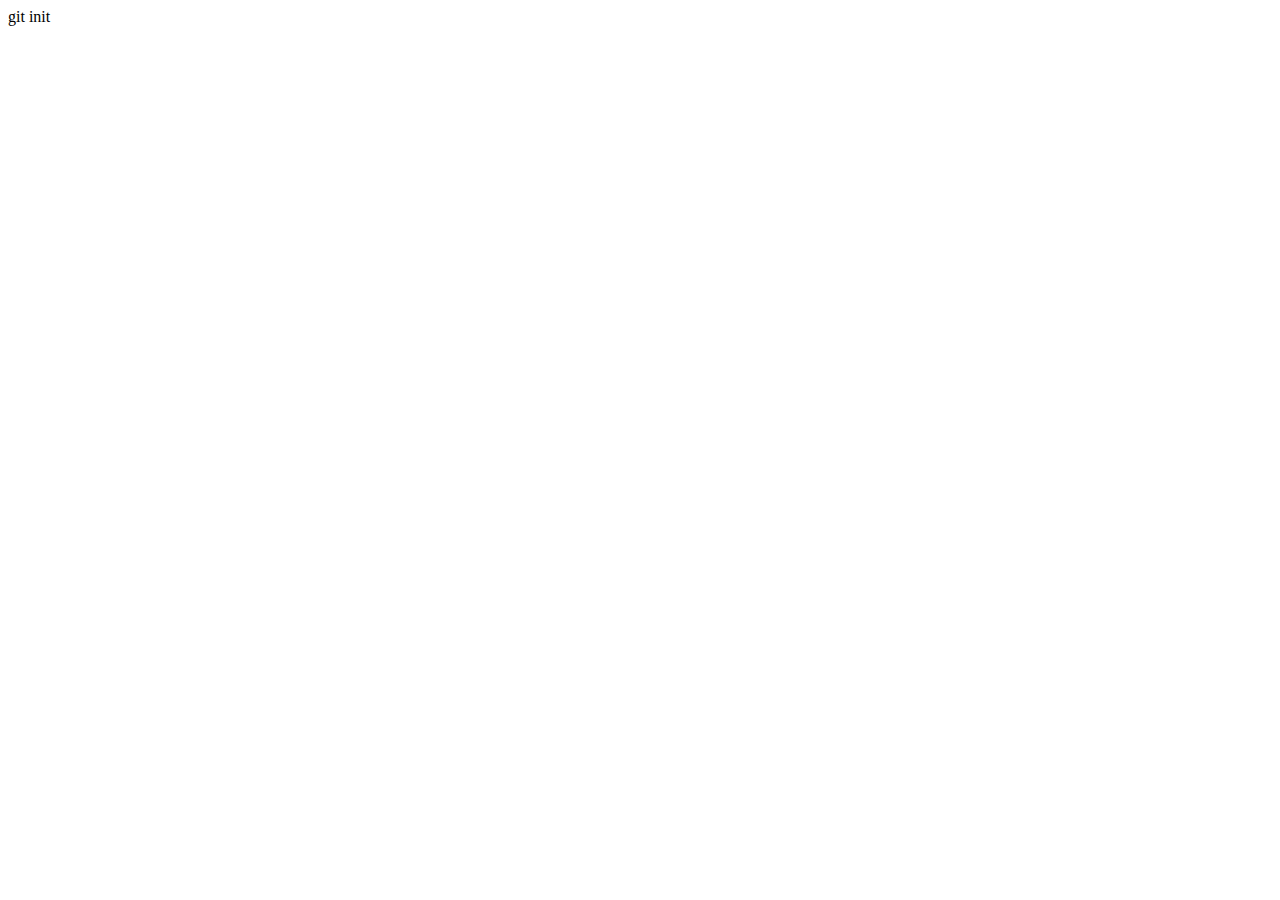
==== first.html @ 3d85c655 "start" ====
git init<!DOCTYPE html>
<html lang="en">
<head>
    <meta charset="UTF-8">
    <meta http-equiv="X-UA-Compatible" content="IE=edge">
    <meta name="viewport" content="width=device-width, initial-scale=1.0">
    <title>Document</title>
    
</head>
<body>
  
</body>
</html>
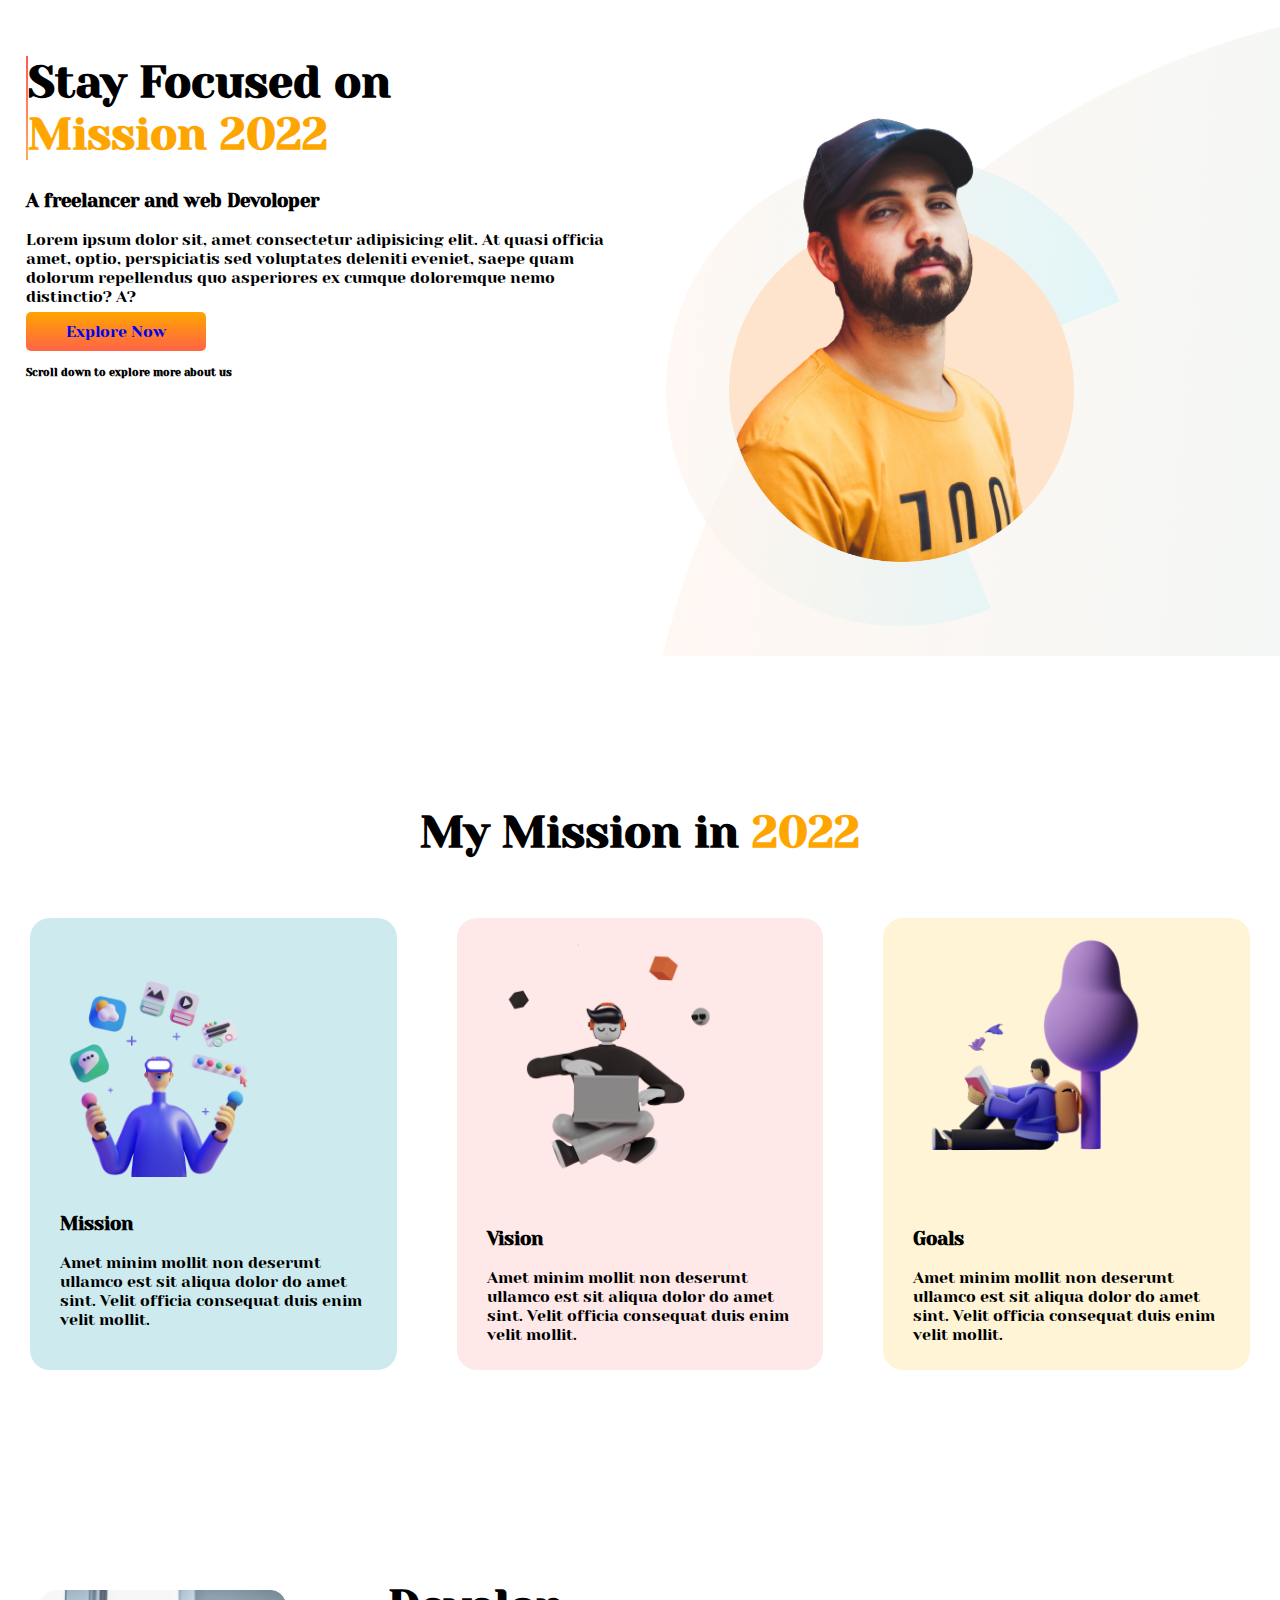
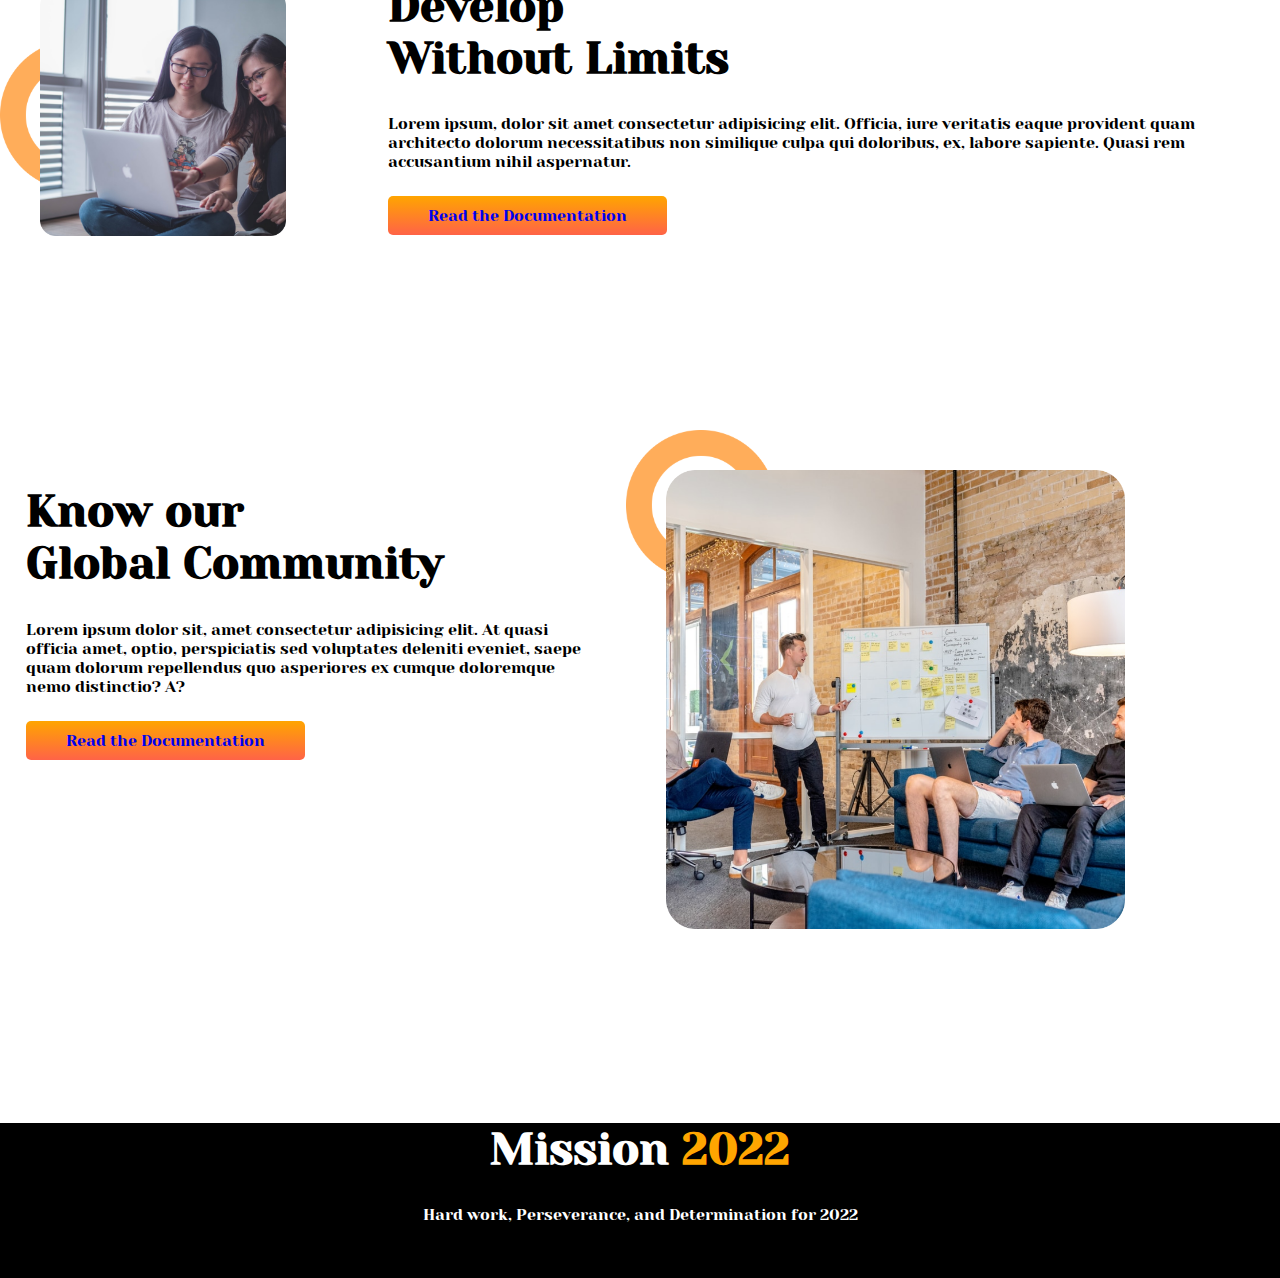
==== commit d8ab188c: "footer added" ====
--- a/first.html
+++ b/first.html
@@ -1,13 +1,116 @@
-git init<!DOCTYPE html>
+<!DOCTYPE html>
 <html lang="en">
 <head>
     <meta charset="UTF-8">
     <meta http-equiv="X-UA-Compatible" content="IE=edge">
     <meta name="viewport" content="width=device-width, initial-scale=1.0">
-    <title>Document</title>
+     <!-----------------
+         Website name
+    -------------------->
+
+    <title>Portfolio</title>
+
+
+    <link rel="preconnect" href="https://fonts.googleapis.com">
+    <link rel="preconnect" href="https://fonts.gstatic.com" crossorigin>
+    <link href="https://fonts.googleapis.com/css2?family=Poppins:wght@600&family=Yeseva+One&display=swap" rel="stylesheet">
+    <!--------------------
+         Stylesheets  
+    ----------------------->
+    <link rel="stylesheet" href="style.css">
     
 </head>
 <body>
+
+    <section class=" flexible-container">
+        <div class="half-width">
+        <h1 id="stay-focus"> Stay Focused on <br> <span class="orange-color"> Mission 2022</span></h1>
+        <h3>A freelancer and web Devoloper</h3>
+        <p>Lorem ipsum dolor sit, amet consectetur adipisicing elit. At quasi officia amet, optio, perspiciatis sed voluptates deleniti eveniet, saepe quam dolorum repellendus quo asperiores ex cumque doloremque nemo distinctio? A?
+        </p>
+        <a class="link-button" target="blank" href="https://www.linkedin.com/in/iqbal-hossain-iqu/">Explore Now</a>
+        <h6>Scroll down to explore more about us</h6>
+    </div>
+ <div class="half-width top-shape"><img src="images/person/person-0.png" alt="my photo">
+</div>
+</section>
+
+  <!-------------------------
+         My mission in 2022
+    ------------------------->
+
+
+<section>
+    <div class="text-center">
+        <h1>My Mission in<span class="orange-color"> 2022</span></h1>
+    </div>
+    <div class="flexible-container">
+        <div class="half-width mission-shape">
+            <img src="images/illustrators/illustrator-1.png" alt="">
+            <h3 class="text-align">Mission</h3>
+            <p class="text-align">Amet minim mollit non deserunt ullamco est sit aliqua dolor do amet sint. Velit officia consequat duis enim velit mollit.</p>
+        </div>
+        <div class="half-width vision-shape">
+            <img src="images/illustrators/illustrator-2.png" alt="">
+            <h3 class="text-align">Vision</h3>
+            <p class="text-align">Amet minim mollit non deserunt ullamco est sit aliqua dolor do amet sint. Velit officia consequat duis enim velit mollit.</p>
+        </div>
+        <div class="half-width goal-shape">
+            <img src="images/illustrators/illustrator-3.png" alt="">
+            <h3 class="text-align">Goals</h3>
+            <p class="text-align">Amet minim mollit non deserunt ullamco est sit aliqua dolor do amet sint. Velit officia consequat duis enim velit mollit.</p>
+        </div>
+    </div>
+</section>
+
+
+<!-------------------------
+        Develop
+    ------------------------->
+    
+<section>
+    <div class="flexible-container">
+        <div class="half-width develop-bg"><img src="images/pictures/coding.png" alt="my photo">
+        </div>
+        <div>
+            <h1>Develop <br> Without Limits</h1>
+            <p>Lorem ipsum, dolor sit amet consectetur adipisicing elit. Officia, iure veritatis eaque provident quam architecto dolorum necessitatibus non similique culpa qui doloribus, ex, labore sapiente. Quasi rem accusantium nihil aspernatur.</p><br>
+            <a class="link-button" target="blank" href="https://www.linkedin.com/in/iqbal-hossain-iqu/">Read the  Documentation</a>
+        </div>
+
+    </div>
+</section>
+
+<!-------------------------
+       global
+    ------------------------->
+
+    <section class=" flexible-container">
+        <div class="half-width">
+        <h1 > Know our<br> Global Community</span></h1>
+        <p>Lorem ipsum dolor sit, amet consectetur adipisicing elit. At quasi officia amet, optio, perspiciatis sed voluptates deleniti eveniet, saepe quam dolorum repellendus quo asperiores ex cumque doloremque nemo distinctio? A?
+        </p><br>
+        <a class="link-button" target="blank" href="https://www.linkedin.com/in/iqbal-hossain-iqu/">Read the  Documentation</a>
+    </div>
+ <div class="half-width global-bg"><img src="images/pictures/project.png" alt="my photo">
+</div>
+</section>
+
+
+
+
+
+    <!--------------------------
+         Footer Section
+    ---------------------------->
+
+
+    <footer id="contact-us">
+        <div class="bg">
+            <h1><span class="white">Mission</span> <span class="orange-color">2022</span></h1>
+            <p> <span class="white"> Hard work, Perseverance, and Determination for 2022</span> </p><br><br></div>
+    </footer>
+    
   
 </body>
 </html>--- a/style.css
+++ b/style.css
@@ -0,0 +1,118 @@
+body {
+    font-family: 'Poppins', sans-serif;
+font-family: 'Yeseva One', cursive;
+    margin: 0;
+}
+
+h1 {
+    font-size: 45px;
+}
+
+h2 {
+    font-size: 35px;
+
+}
+.flexible-container {
+    display: flex;
+    margin-bottom: 150px;
+}
+
+.half-width {
+    width: 50%;
+    padding: 2%;
+}
+
+.half-width img {
+    width: 80%;
+}
+
+#stay-focus {
+    border-left: 2px solid;
+    border-image: linear-gradient(#FF5959, #FFAD5A);
+    border-image-slice: 1;
+}
+.link-button {
+    text-decoration: none;
+    background-image: linear-gradient(orange, tomato);
+    padding: 10px 40px;
+    border-radius: 5px;
+}
+
+.top-shape {
+    background-image: url(images/shapes/shape-4.png);
+    background-repeat: no-repeat;
+}
+
+
+
+
+
+
+.text-center{
+    text-align: center;
+}
+
+.mission-shape{
+   background-color: #4db6c248;
+   padding: 10px;
+   margin: 30px;
+   border-radius: 20px;
+}
+
+.text-align{
+    padding-left: 20px;
+    padding-right: 10px;
+    
+}
+
+.vision-shape{
+        background-color: #ff595923;
+        padding: 10px;
+        margin: 30px;
+        border-radius: 20px;
+}
+
+.goal-shape{
+    background-color: #fff4d6;
+        padding: 10px;
+        margin: 30px;
+        border-radius: 20px;
+}
+
+
+.develop-bg{
+    padding: 40px;
+    background-position: left;
+    background-size: 150px;
+    background-image: url(images/shapes/shape-1.png);
+    background-repeat: no-repeat;
+    
+
+}
+
+.global-bg{
+        background-size: 150px;
+        padding: 40px;
+        background-image: url(images/shapes/shape-1.png);
+        background-repeat: no-repeat;
+        
+}
+
+
+
+
+
+.bg {
+    text-align: center;
+    background-color: black;
+    width: 100%;
+}
+
+.orange-color {
+    color: orange;
+}
+
+.white {
+    text-align: center;
+    color: white;
+}